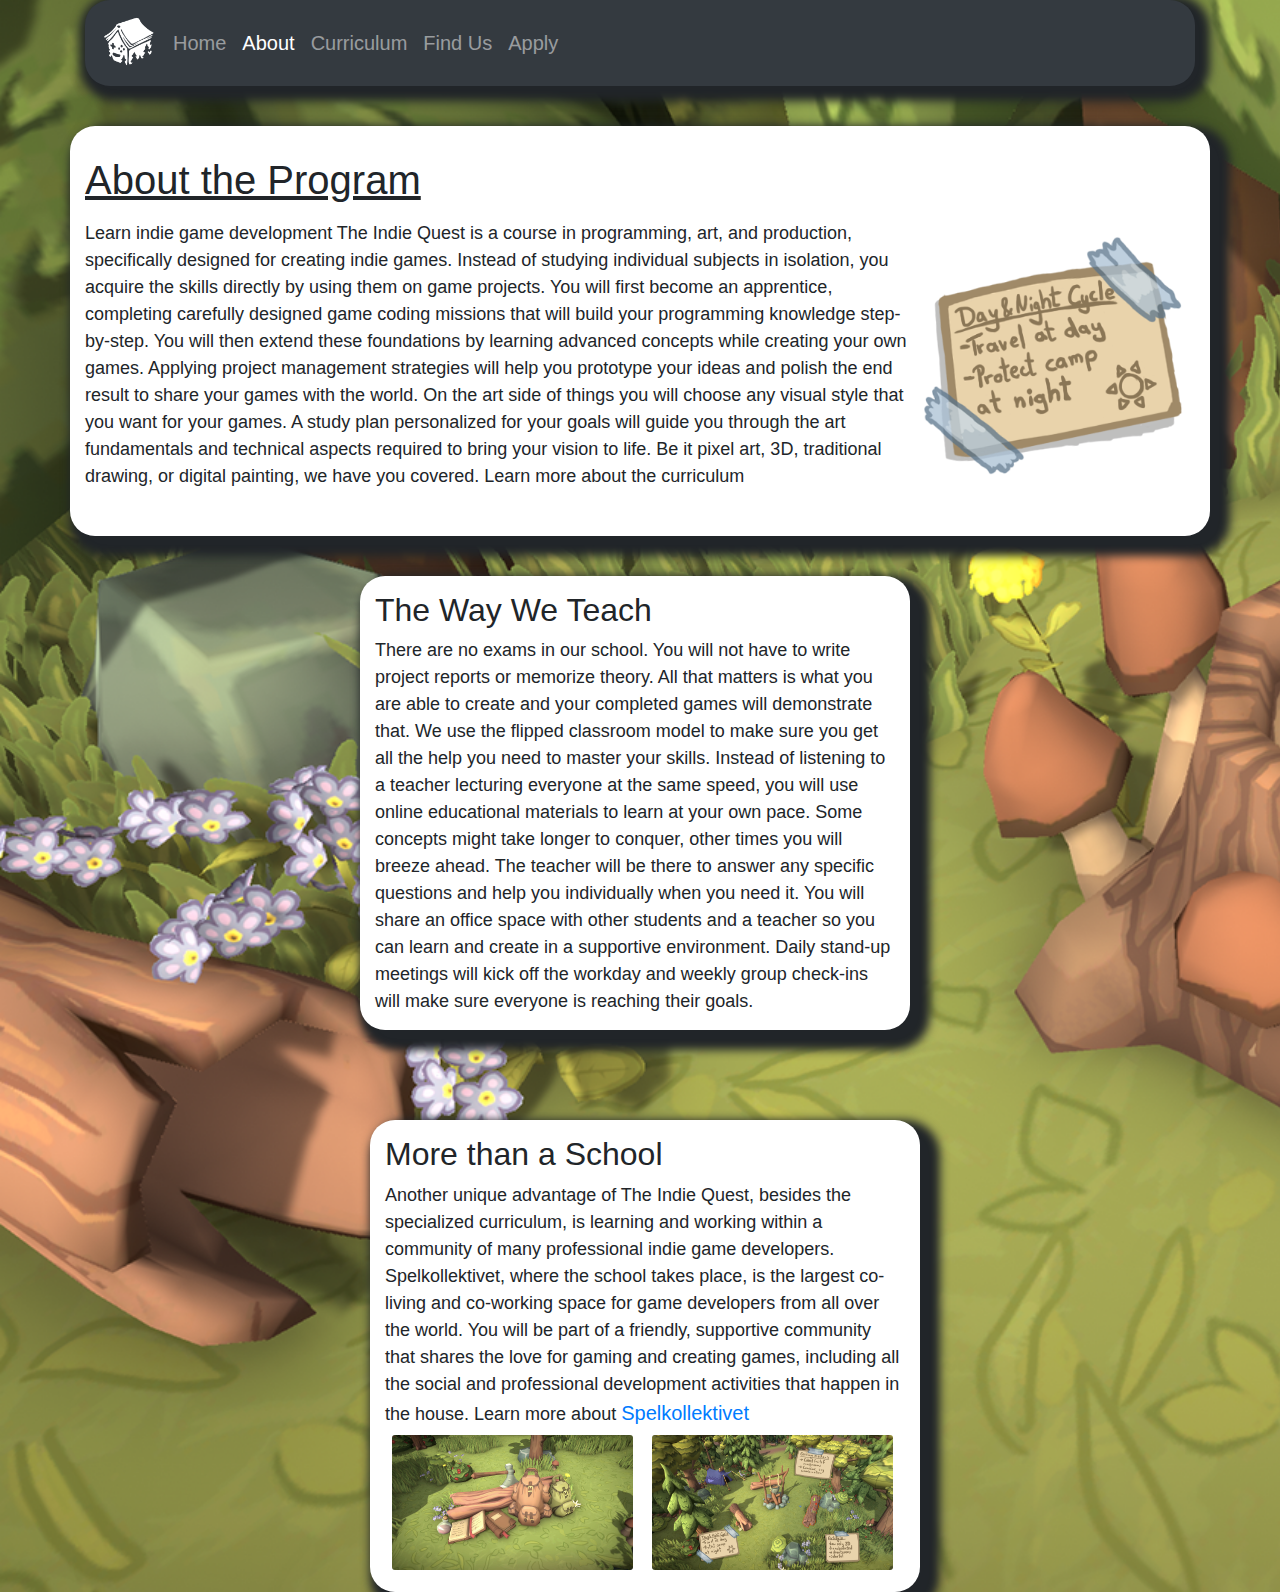
==== SlutProjekt/about.html @ eb00f3cb "Tredje Commiten" ====
<!doctype html>
<html lang="sv">
<head>
  <!-- Required meta tags -->
  <meta charset="utf-8">
  <meta name="viewport" content="width=device-width, initial-scale=1, shrink-to-fit=no">

  <!-- Bootstrap CSS -->
  <link rel="stylesheet" href="css\bootstrap.css">
  <link rel="stylesheet" href="css\style.css">
  <title>About</title>
</head>
<body>

  <div class="container">
    <nav class="navbar navbar-expand-md navbar-dark bg-dark">
      <img src="img\logo.png" class="logo">
      <button class="navbar-toggler" type="button" data-toggle="collapse" data-target="#navbarNav" aria-controls="navbarNav" aria-expanded="false" aria-label="Toggle navigation">
        <span class="navbar-toggler-icon"></span>
      </button>
      <div class="collapse navbar-collapse" id="navbarNav">
        <ul class="navbar-nav">
          <li class="nav-item">
            <a class="nav-link" href="index.html">Home</a>
          </li>
          <li class="nav-item active">
            <a class="nav-link" href="about.html">About<span class="sr-only">(current)</span></a>
          </li>
          <li class="nav-item">
            <a class="nav-link" href="curriculum.html">Curriculum</a>
          </li>
          <li class="nav-item">
            <a class="nav-link" href="#">Find Us</a>
          </li>
          <li class="nav-item">
            <a class="nav-link" href="#">Apply</a>
          </li>
        </ul>
      </div>
    </nav>
  </div>

  <div class="container welcome" style="margin-top: 40px;">
    <div class="row"> 

      <div>
        <h1><u>About the Program</u></h1>
        <p>
          <div>
            <img src="img\dayandnight.png" style="float: right;" width="280">
          </div> 
          Learn indie game development The Indie Quest is a course in programming, art, and production, specifically designed for creating indie games. Instead of studying individual subjects in isolation, you acquire the skills directly by using them on game projects. You will first become an apprentice, completing carefully designed game coding missions that will build your programming knowledge step-by-step. You will then extend these foundations by learning advanced concepts while creating your own games. Applying project management strategies will help you prototype your ideas and polish the end result to share your games with the world. On the art side of things you will choose any visual style that you want for your games. A study plan personalized for your goals will guide you through the art fundamentals and technical aspects required to bring your vision to life. Be it pixel art, 3D, traditional drawing, or digital painting, we have you covered. Learn more about the curriculum

        </p>      
      </div>
    </div>
  </div>

  <div class="div1-about container" style="margin-top: 40px;">
    <h2>The Way We Teach</h2>
    There are no exams in our school. You will not have to write project reports or memorize theory. All that matters is what you are able to create and your completed games will demonstrate that.
    We use the flipped classroom model to make sure you get all the help you need to master your skills. Instead of listening to a teacher lecturing everyone at the same speed, you will use online educational materials to learn at your own pace. Some concepts might take longer to conquer, other times you will breeze ahead. The teacher will be there to answer any specific questions and help you individually when you need it.
    You will share an office space with other students and a teacher so you can learn and create in a supportive environment. Daily stand-up meetings will kick off the workday and weekly group check-ins will make sure everyone is reaching their goals.
  </div>
  <div class="div2-about container" style="margin-top: 40px;">
    <h2>More than a School</h2>
    Another unique advantage of The Indie Quest, besides the specialized curriculum, is learning and working within a community of many professional indie game developers. Spelkollektivet, where the school takes place, is the largest co-living and co-working space for game developers from all over the world. You will be part of a friendly, supportive community that shares the love for gaming and creating games, including all the social and professional development activities that happen in the house.
    Learn more about <a href="https://www.spelkollektivet.com">Spelkollektivet</a>
    <img src="img\camp.png" class="spelbilder">
    <img src="img\canpnotes.png" class="spelbilder">

  </div>

</body>
</html>
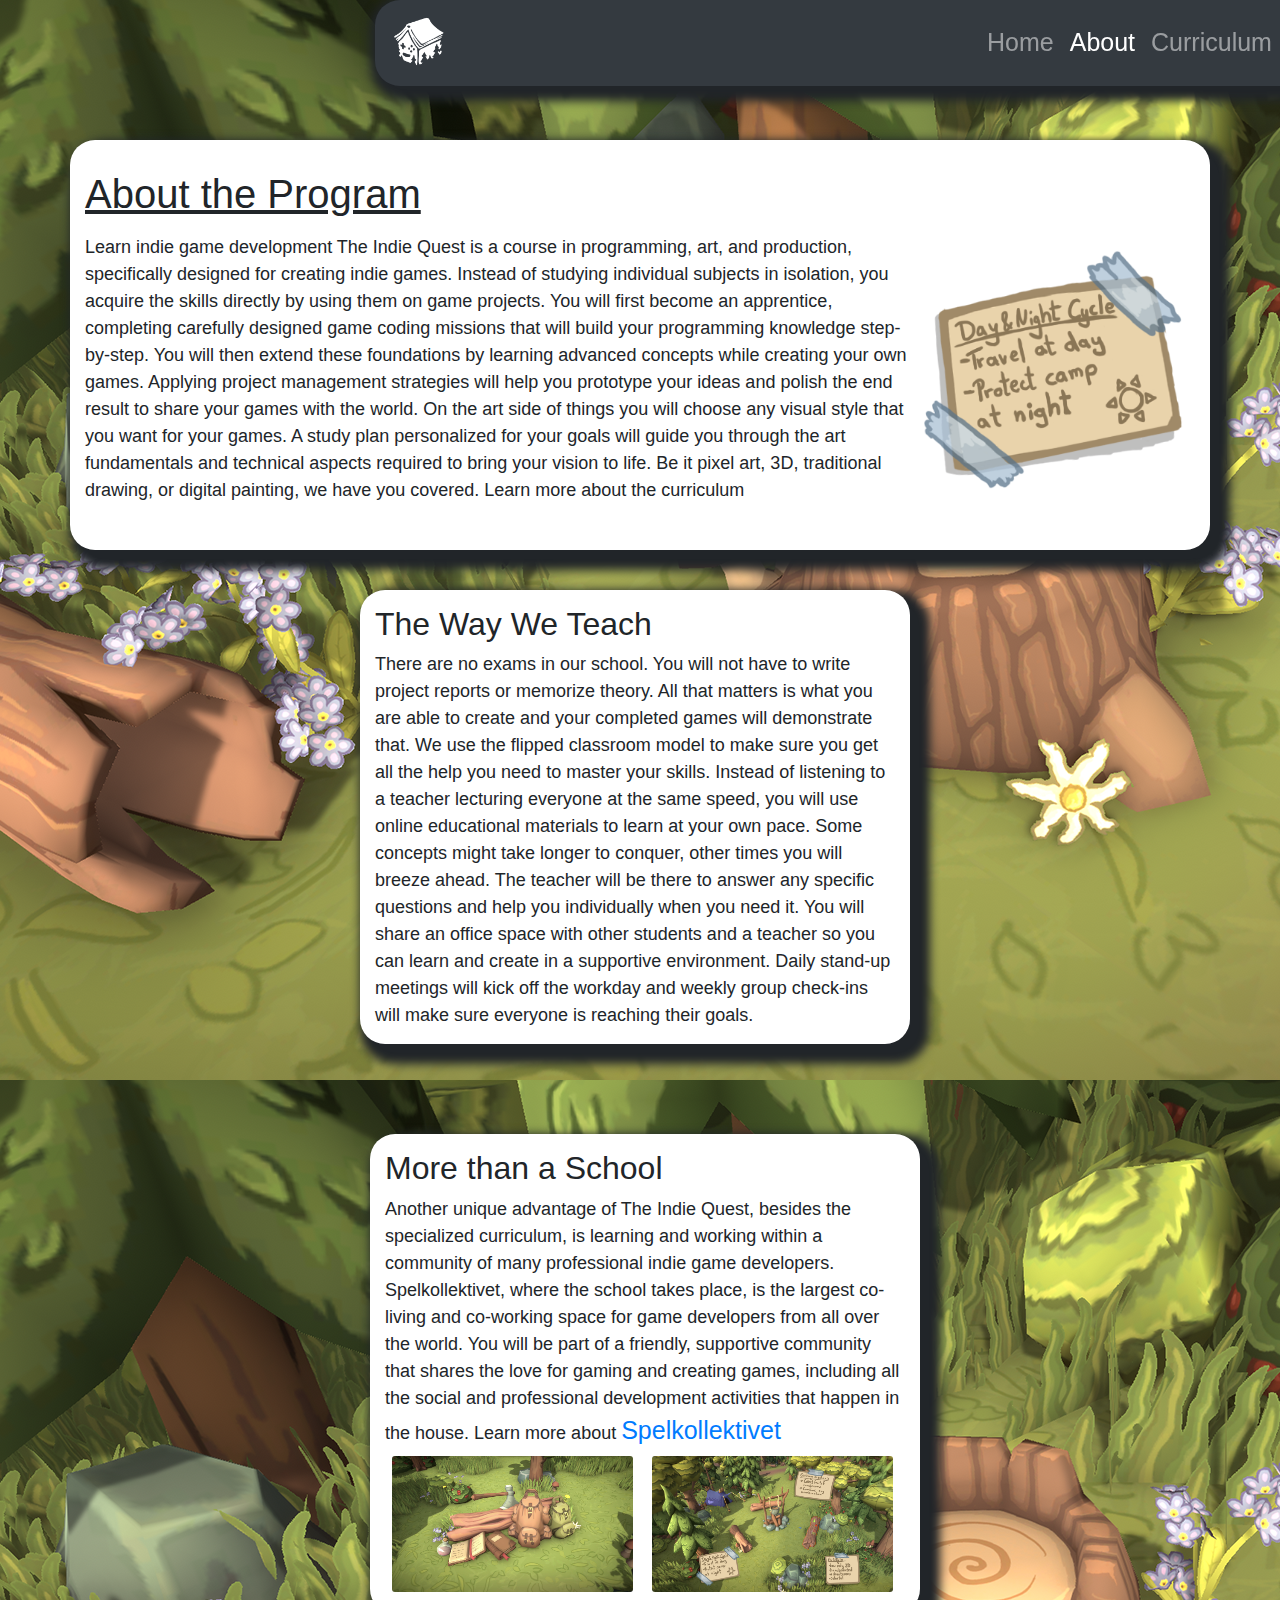
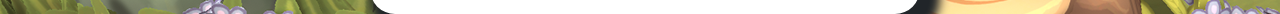
==== commit c9ba2b13: "Add files via upload" ====
--- a/SlutProjekt/about.html
+++ b/SlutProjekt/about.html
@@ -12,13 +12,13 @@
 </head>
 <body>
 
-  <div class="container">
+  <div class="container navbar-pos">
     <nav class="navbar navbar-expand-md navbar-dark bg-dark">
       <img src="img\logo.png" class="logo">
       <button class="navbar-toggler" type="button" data-toggle="collapse" data-target="#navbarNav" aria-controls="navbarNav" aria-expanded="false" aria-label="Toggle navigation">
         <span class="navbar-toggler-icon"></span>
       </button>
-      <div class="collapse navbar-collapse" id="navbarNav">
+      <div class="collapse navbar-collapse" id="navbar">
         <ul class="navbar-nav">
           <li class="nav-item">
             <a class="nav-link" href="index.html">Home</a>
@@ -30,7 +30,7 @@
             <a class="nav-link" href="curriculum.html">Curriculum</a>
           </li>
           <li class="nav-item">
-            <a class="nav-link" href="#">Find Us</a>
+            <a class="nav-link" href="#">Location</a>
           </li>
           <li class="nav-item">
             <a class="nav-link" href="#">Apply</a>
@@ -40,7 +40,18 @@
     </nav>
   </div>
 
-  <div class="container welcome" style="margin-top: 40px;">
+  <script type="text/javascript">var prevScrollpos = window.pageYOffset;
+window.onscroll = function() {
+  var currentScrollPos = window.pageYOffset;
+  if (prevScrollpos > currentScrollPos) {
+    document.getElementById("navbar").style.top = "0";
+  } else {
+    document.getElementById("navbar").style.top = "-50px";
+  }
+  prevScrollpos = currentScrollPos;
+}</script>
+
+  <div class="container welcome">
     <div class="row"> 
 
       <div>
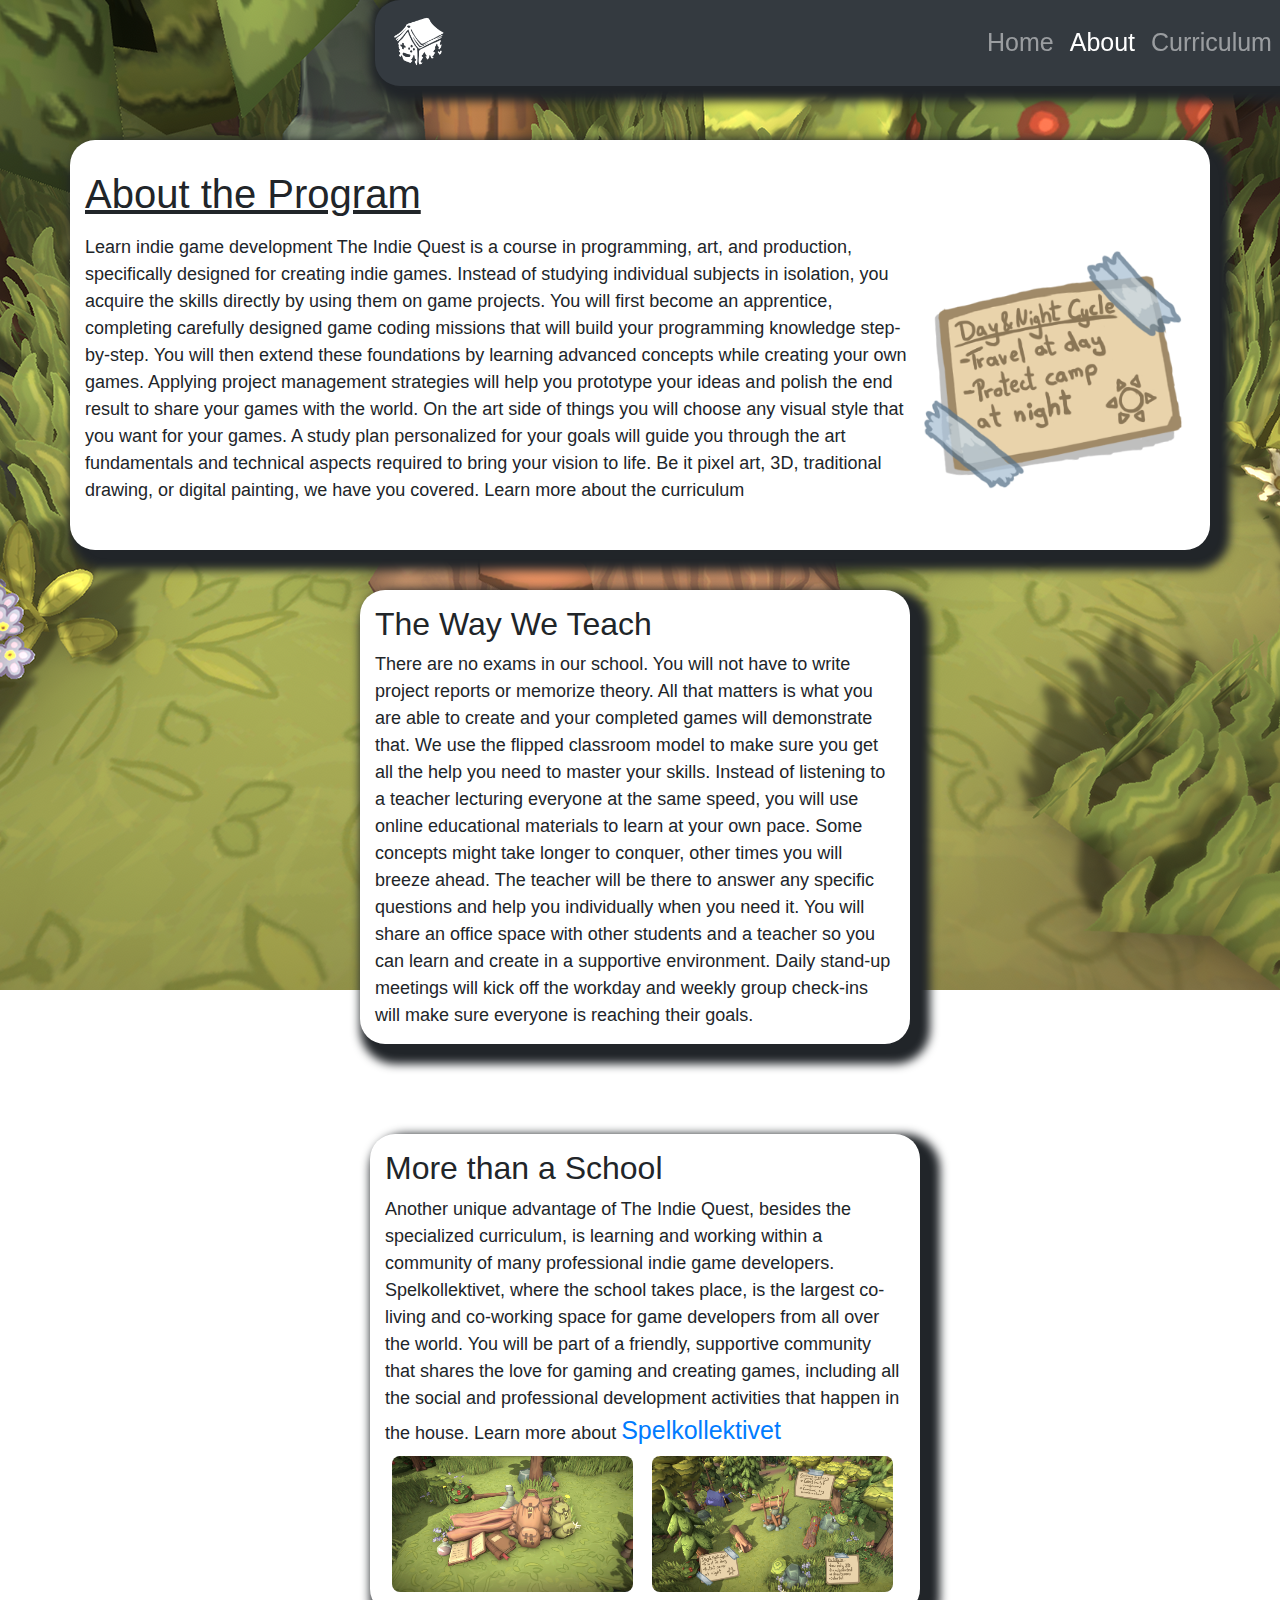
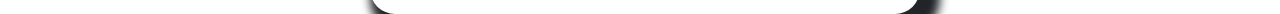
==== commit 52e3cf2c: "Add files via upload" ====
--- a/SlutProjekt/about.html
+++ b/SlutProjekt/about.html
@@ -18,7 +18,7 @@
       <button class="navbar-toggler" type="button" data-toggle="collapse" data-target="#navbarNav" aria-controls="navbarNav" aria-expanded="false" aria-label="Toggle navigation">
         <span class="navbar-toggler-icon"></span>
       </button>
-      <div class="collapse navbar-collapse" id="navbar">
+      <div class="collapse navbar-collapse" id="navbarNav">
         <ul class="navbar-nav">
           <li class="nav-item">
             <a class="nav-link" href="index.html">Home</a>
@@ -30,7 +30,7 @@
             <a class="nav-link" href="curriculum.html">Curriculum</a>
           </li>
           <li class="nav-item">
-            <a class="nav-link" href="#">Location</a>
+            <a class="nav-link" href="location.html">Location</a>
           </li>
           <li class="nav-item">
             <a class="nav-link" href="#">Apply</a>
@@ -39,17 +39,6 @@
       </div>
     </nav>
   </div>
-
-  <script type="text/javascript">var prevScrollpos = window.pageYOffset;
-window.onscroll = function() {
-  var currentScrollPos = window.pageYOffset;
-  if (prevScrollpos > currentScrollPos) {
-    document.getElementById("navbar").style.top = "0";
-  } else {
-    document.getElementById("navbar").style.top = "-50px";
-  }
-  prevScrollpos = currentScrollPos;
-}</script>
 
   <div class="container welcome">
     <div class="row"> 
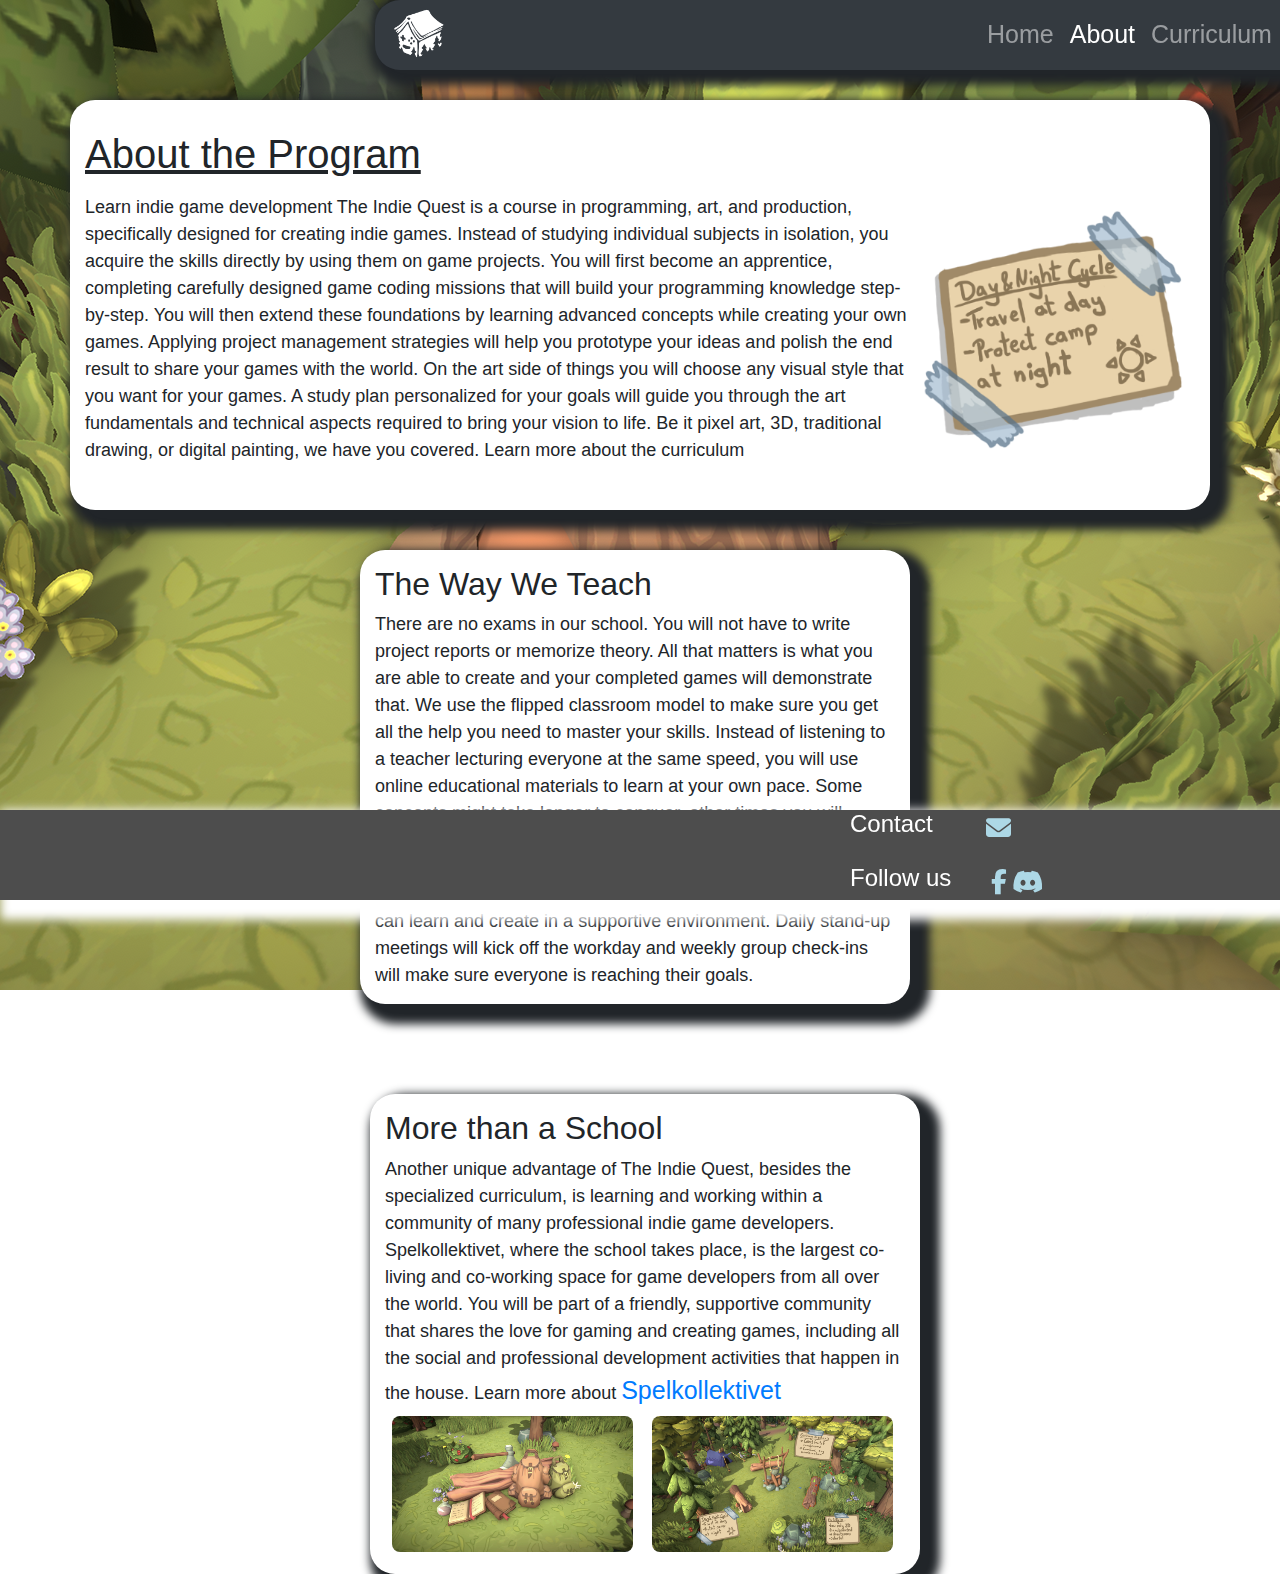
==== commit 63e0645a: "Add files via upload" ====
--- a/SlutProjekt/about.html
+++ b/SlutProjekt/about.html
@@ -8,10 +8,12 @@
   <!-- Bootstrap CSS -->
   <link rel="stylesheet" href="css\bootstrap.css">
   <link rel="stylesheet" href="css\style.css">
+  <link rel="stylesheet" type="text/css" href="https://cdnjs.cloudflare.com/ajax/libs/font-awesome/6.4.0/css/all.min.css">
   <title>About</title>
 </head>
 <body>
 
+<!-- Navbar -->
   <div class="container navbar-pos">
     <nav class="navbar navbar-expand-md navbar-dark bg-dark">
       <img src="img\logo.png" class="logo">
@@ -23,6 +25,7 @@
           <li class="nav-item">
             <a class="nav-link" href="index.html">Home</a>
           </li>
+          <!-- Den aktiva sidan blir highlightad i navbaren -->
           <li class="nav-item active">
             <a class="nav-link" href="about.html">About<span class="sr-only">(current)</span></a>
           </li>
@@ -33,12 +36,13 @@
             <a class="nav-link" href="location.html">Location</a>
           </li>
           <li class="nav-item">
-            <a class="nav-link" href="#">Apply</a>
+            <a class="nav-link" href="apply.html">Apply</a>
           </li>
         </ul>
       </div>
     </nav>
   </div>
+<!-- Navbar slutar -->
 
   <div class="container welcome">
     <div class="row"> 
@@ -71,5 +75,32 @@
 
   </div>
 
-</body>
+  <!-- Footer börjar -->
+  <footer class="footer">
+    <div class="container contact-follow">
+      <div class="row">
+        <h4>Contact&nbsp;&nbsp;</h4>
+        <ul>
+          <a href="https://contact@theindiequest.com"><i  style="color: lightblue;" class="fa-solid  fa-envelope"></i></a>
+        </ul>
+      </div>
+    </div>
+    <div class="container contact-follow">
+      <div class="row">
+        <h4>Follow us</h4>
+        <ul>
+          <a href="https://www.facebook.com/theindiequest"><i style="color: lightblue;" class="fab fa-facebook-f"></i></a>
+          <a href="https://discord.gg/YBq4xYX"><i style="color: lightblue;" class="fab fa-discord"></i></a>
+        </ul>
+      </div>
+    </div> 
+  </footer>
+  <!-- Footer slutar -->
+
+    <!-- Optional JavaScript -->
+    <!-- jQuery first, then Popper.js, then Bootstrap JS -->
+    <script src="https://code.jquery.com/jquery-3.2.1.slim.min.js" integrity="sha384-KJ3o2DKtIkvYIK3UENzmM7KCkRr/rE9/Qpg6aAZGJwFDMVNA/GpGFF93hXpG5KkN" crossorigin="anonymous"></script>
+    <script src="https://cdn.jsdelivr.net/npm/popper.js@1.12.9/dist/umd/popper.min.js" integrity="sha384-ApNbgh9B+Y1QKtv3Rn7W3mgPxhU9K/ScQsAP7hUibX39j7fakFPskvXusvfa0b4Q" crossorigin="anonymous"></script>
+    <script src="https://cdn.jsdelivr.net/npm/bootstrap@4.0.0/dist/js/bootstrap.min.js" integrity="sha384-JZR6Spejh4U02d8jOt6vLEHfe/JQGiRRSQQxSfFWpi1MquVdAyjUar5+76PVCmYl" crossorigin="anonymous"></script>
+  </body>
 </html>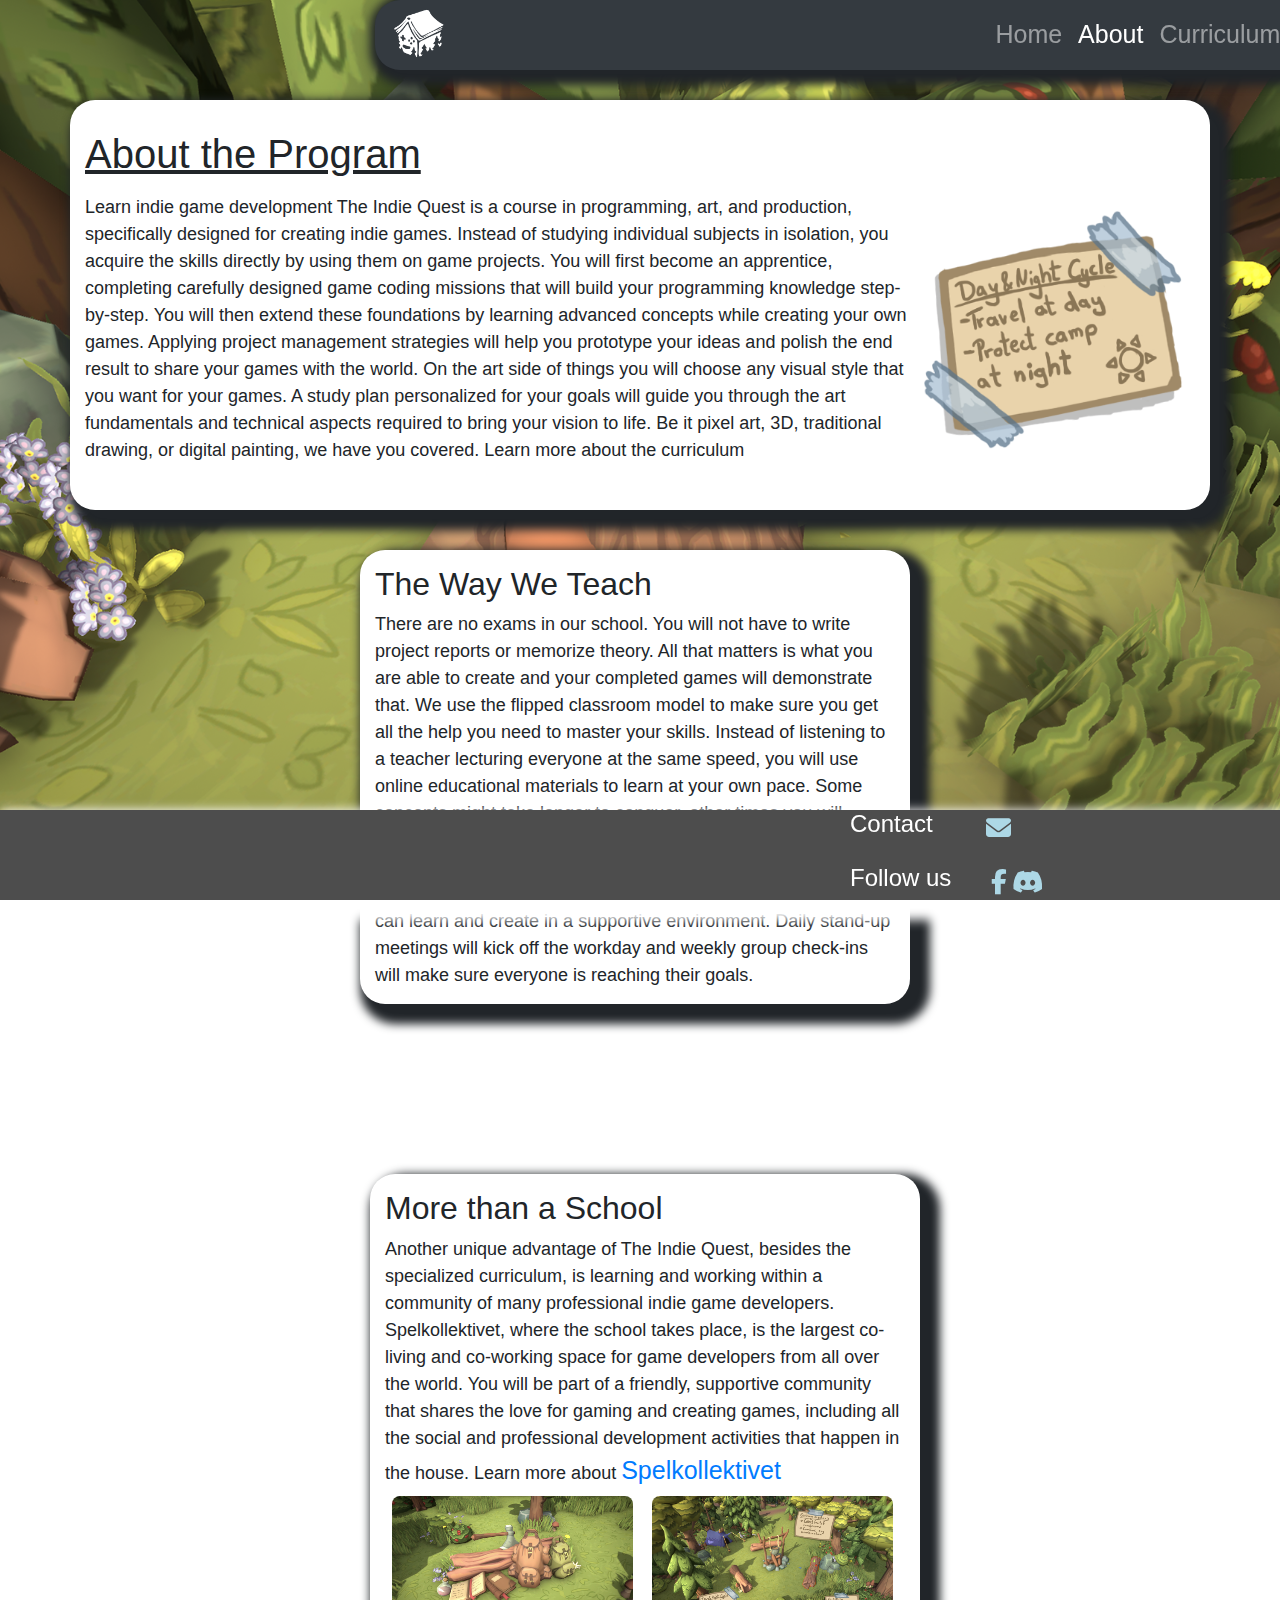
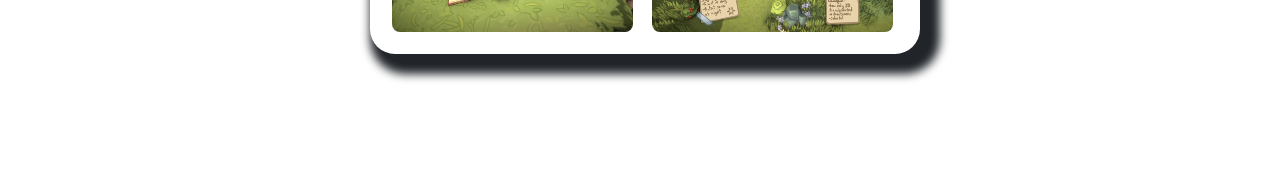
==== commit 25f2f17b: "Add files via upload" ====
--- a/SlutProjekt/about.html
+++ b/SlutProjekt/about.html
@@ -16,7 +16,7 @@
 <!-- Navbar -->
   <div class="container navbar-pos">
     <nav class="navbar navbar-expand-md navbar-dark bg-dark">
-      <img src="img\logo.png" class="logo">
+      <img src="img\logo.png" class="nav-logo">
       <button class="navbar-toggler" type="button" data-toggle="collapse" data-target="#navbarNav" aria-controls="navbarNav" aria-expanded="false" aria-label="Toggle navigation">
         <span class="navbar-toggler-icon"></span>
       </button>
@@ -33,7 +33,7 @@
             <a class="nav-link" href="curriculum.html">Curriculum</a>
           </li>
           <li class="nav-item">
-            <a class="nav-link" href="location.html">Location</a>
+            <a class="nav-link" href="location.html">Find Us</a>
           </li>
           <li class="nav-item">
             <a class="nav-link" href="apply.html">Apply</a>
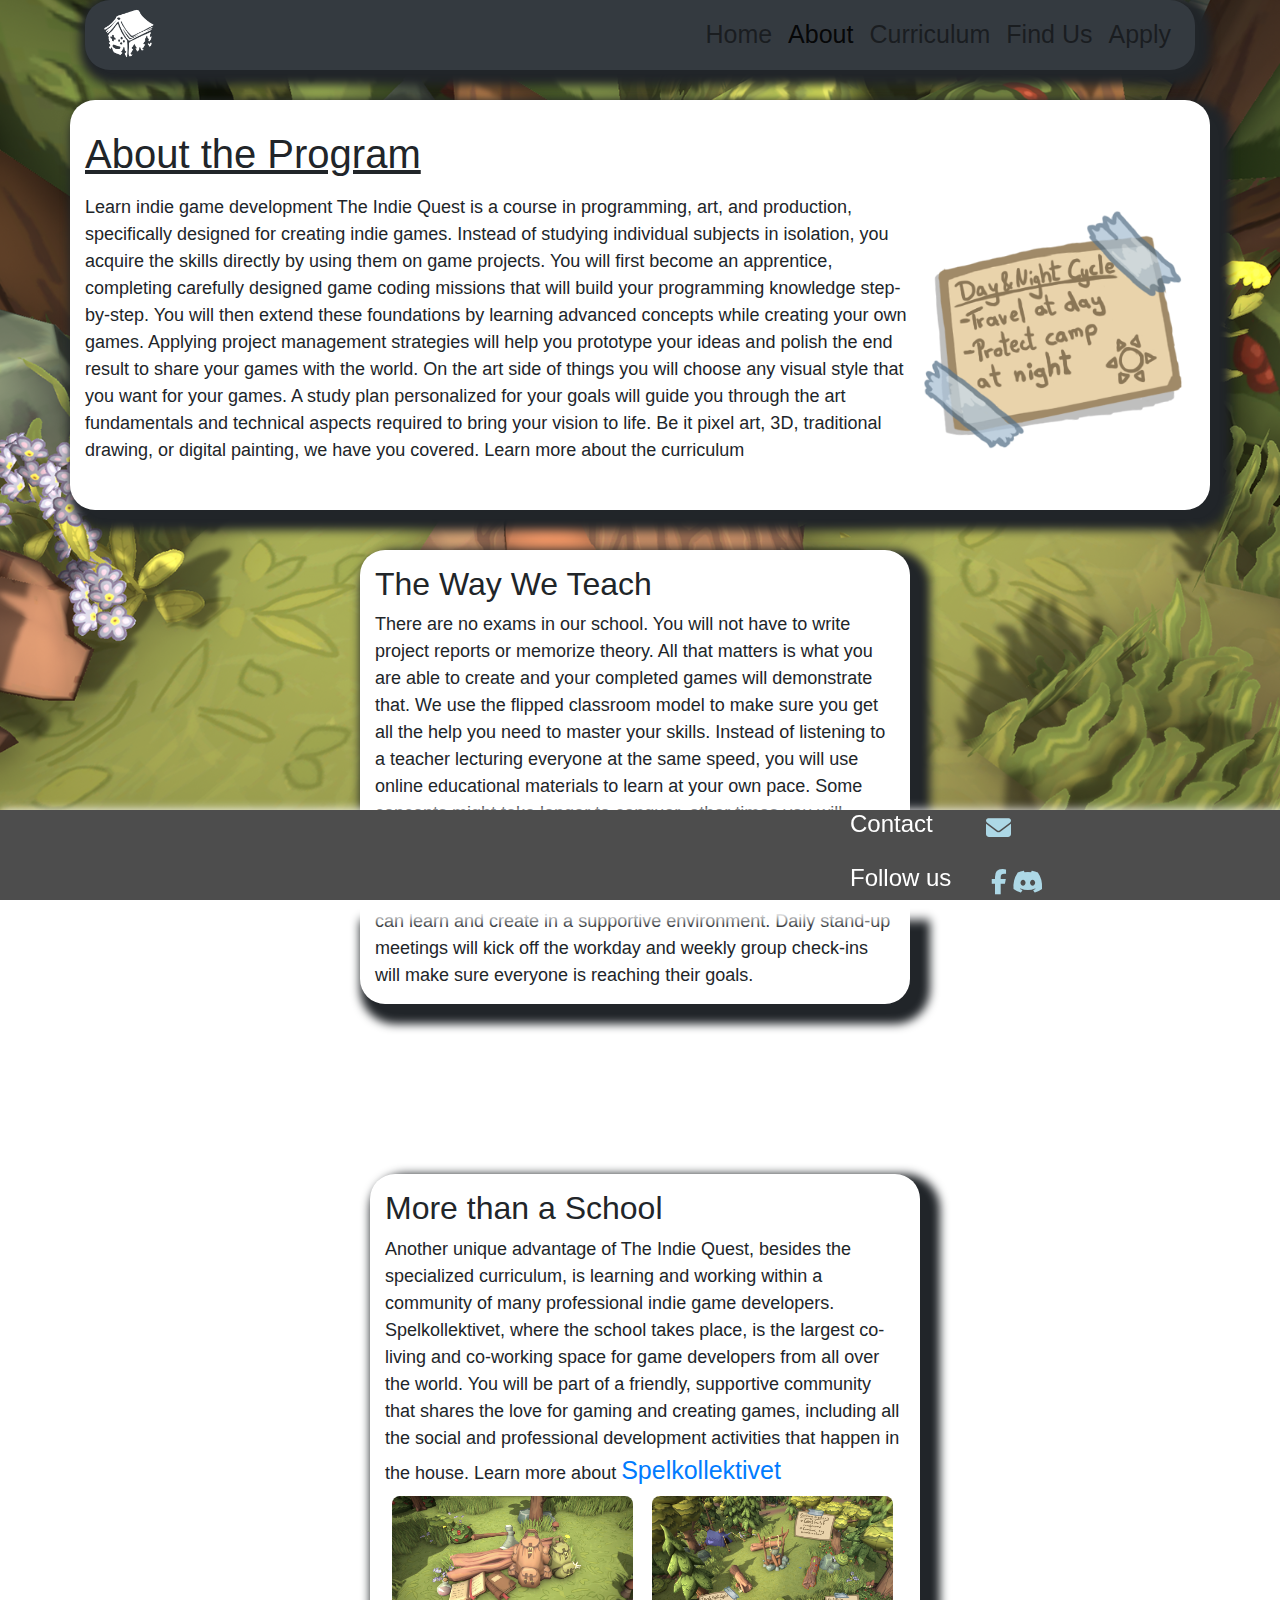
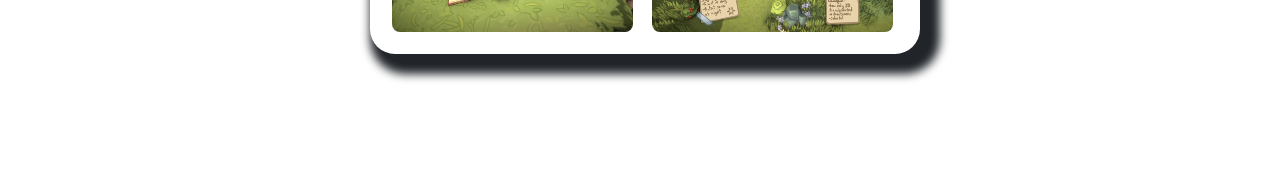
==== commit e684e53e: "Add files via upload" ====
--- a/SlutProjekt/about.html
+++ b/SlutProjekt/about.html
@@ -14,34 +14,34 @@
 <body>
 
 <!-- Navbar -->
-  <div class="container navbar-pos">
-    <nav class="navbar navbar-expand-md navbar-dark bg-dark">
-      <img src="img\logo.png" class="nav-logo">
-      <button class="navbar-toggler" type="button" data-toggle="collapse" data-target="#navbarNav" aria-controls="navbarNav" aria-expanded="false" aria-label="Toggle navigation">
-        <span class="navbar-toggler-icon"></span>
-      </button>
-      <div class="collapse navbar-collapse" id="navbarNav">
-        <ul class="navbar-nav">
+ <div class="container navbar-pos">
+  <nav class="navbar navbar-expand-lg navbar-light bg-dark navbar-pos">
+  <img src="img\logo.png" class="nav-logo">
+  <button class="navbar-toggler" type="button" data-toggle="collapse" data-target="#navbarSupportedContent" aria-controls="navbarSupportedContent" aria-expanded="false" aria-label="Toggle navigation">
+    <span class="navbar-toggler-icon"></span>
+  </button>
+
+  <div class="collapse navbar-collapse" id="navbarSupportedContent">
+     <ul class="navbar-nav">
           <li class="nav-item">
             <a class="nav-link" href="index.html">Home</a>
           </li>
-          <!-- Den aktiva sidan blir highlightad i navbaren -->
           <li class="nav-item active">
             <a class="nav-link" href="about.html">About<span class="sr-only">(current)</span></a>
           </li>
-          <li class="nav-item">
+          <li class="nav-item ">
             <a class="nav-link" href="curriculum.html">Curriculum</a>
           </li>
+          <!-- Den aktiva sidan blir highlightad i navbaren -->
           <li class="nav-item">
             <a class="nav-link" href="location.html">Find Us</a>
           </li>
           <li class="nav-item">
             <a class="nav-link" href="apply.html">Apply</a>
           </li>
-        </ul>
-      </div>
-    </nav>
-  </div>
+        </ul>    
+</nav>
+</div>
 <!-- Navbar slutar -->
 
   <div class="container welcome">
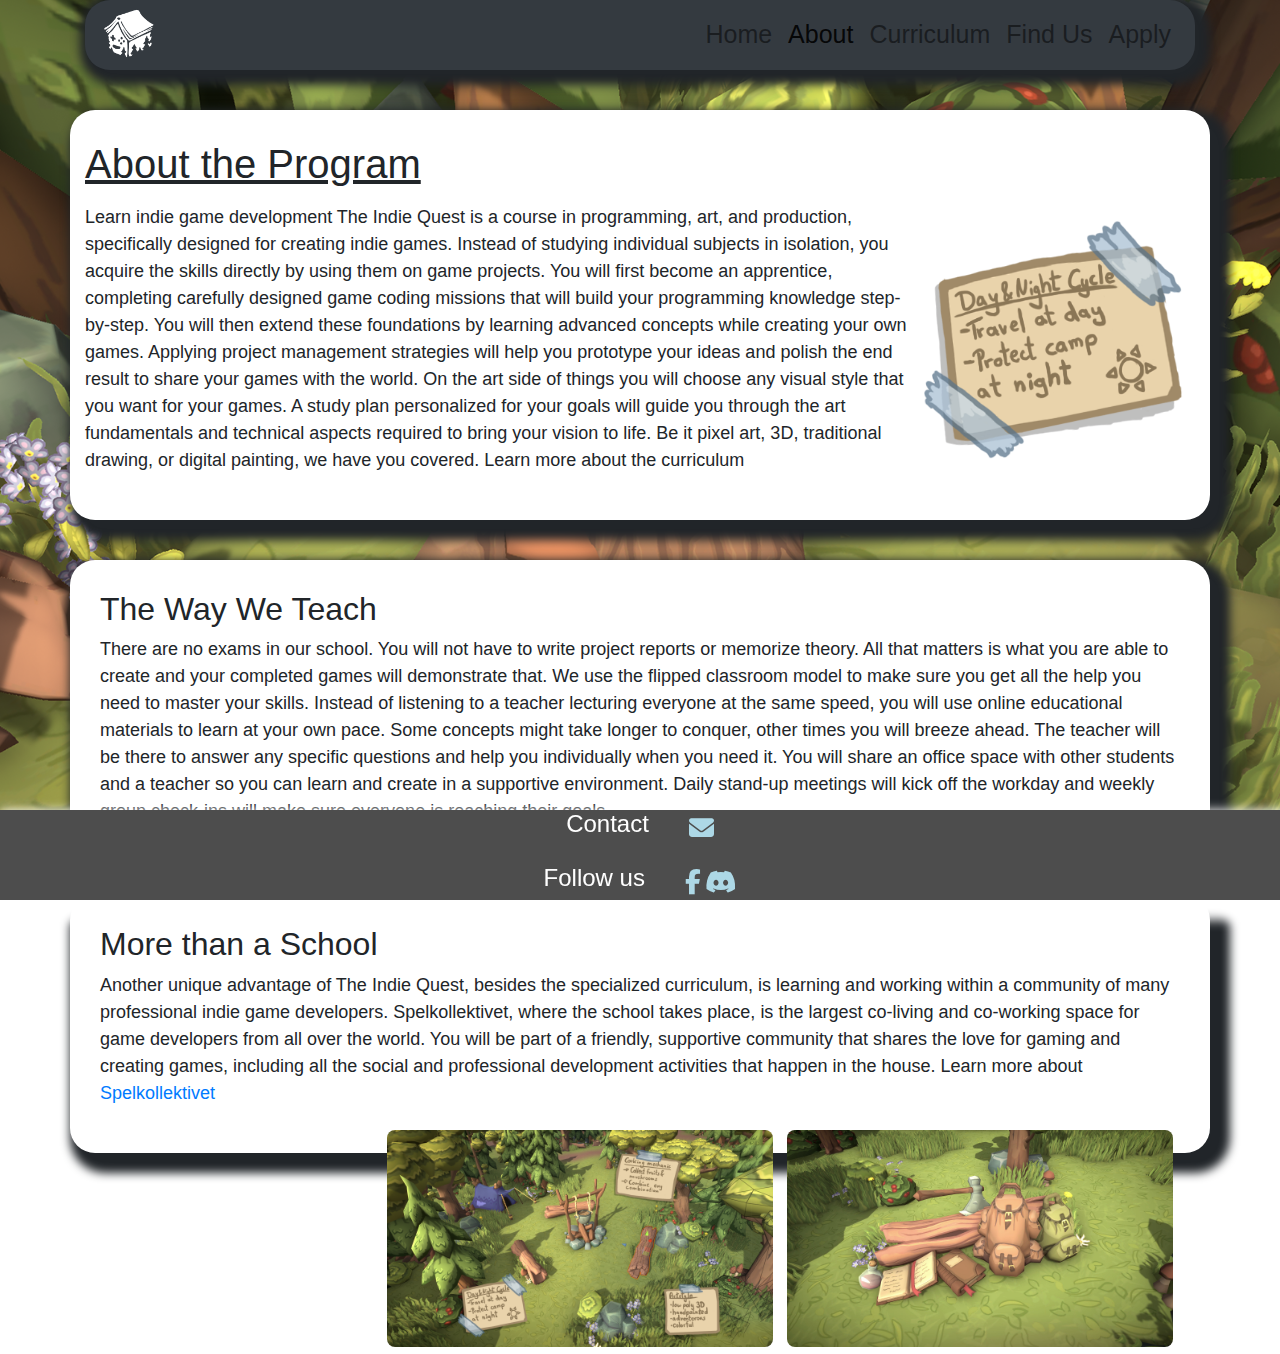
==== commit da501f45: "Add files via upload" ====
--- a/SlutProjekt/about.html
+++ b/SlutProjekt/about.html
@@ -44,7 +44,7 @@
 </div>
 <!-- Navbar slutar -->
 
-  <div class="container welcome">
+  <div class="container about">
     <div class="row"> 
 
       <div>
@@ -60,18 +60,18 @@
     </div>
   </div>
 
-  <div class="div1-about container" style="margin-top: 40px;">
+  <div class="about container">
     <h2>The Way We Teach</h2>
     There are no exams in our school. You will not have to write project reports or memorize theory. All that matters is what you are able to create and your completed games will demonstrate that.
     We use the flipped classroom model to make sure you get all the help you need to master your skills. Instead of listening to a teacher lecturing everyone at the same speed, you will use online educational materials to learn at your own pace. Some concepts might take longer to conquer, other times you will breeze ahead. The teacher will be there to answer any specific questions and help you individually when you need it.
     You will share an office space with other students and a teacher so you can learn and create in a supportive environment. Daily stand-up meetings will kick off the workday and weekly group check-ins will make sure everyone is reaching their goals.
   </div>
-  <div class="div2-about container" style="margin-top: 40px;">
+  <div class="about container" style="margin-bottom: 130px;">
     <h2>More than a School</h2>
-    Another unique advantage of The Indie Quest, besides the specialized curriculum, is learning and working within a community of many professional indie game developers. Spelkollektivet, where the school takes place, is the largest co-living and co-working space for game developers from all over the world. You will be part of a friendly, supportive community that shares the love for gaming and creating games, including all the social and professional development activities that happen in the house.
-    Learn more about <a href="https://www.spelkollektivet.com">Spelkollektivet</a>
-    <img src="img\camp.png" class="spelbilder">
-    <img src="img\canpnotes.png" class="spelbilder">
+    <p>Another unique advantage of The Indie Quest, besides the specialized curriculum, is learning and working within a community of many professional indie game developers. Spelkollektivet, where the school takes place, is the largest co-living and co-working space for game developers from all over the world. You will be part of a friendly, supportive community that shares the love for gaming and creating games, including all the social and professional development activities that happen in the house.
+    Learn more about <a href="https://www.spelkollektivet.com" target="_blank" style="font-size: 18px; animation: none;">Spelkollektivet</a></p>
+    <img src="img\camp.png" class="spelbilder" style="width: 400px;">
+    <img src="img\canpnotes.png" class="spelbilder" style="width: 400px;">
 
   </div>
 
@@ -79,7 +79,7 @@
   <footer class="footer">
     <div class="container contact-follow">
       <div class="row">
-        <h4>Contact&nbsp;&nbsp;</h4>
+        <h4>Contact</h4>
         <ul>
           <a href="https://contact@theindiequest.com"><i  style="color: lightblue;" class="fa-solid  fa-envelope"></i></a>
         </ul>
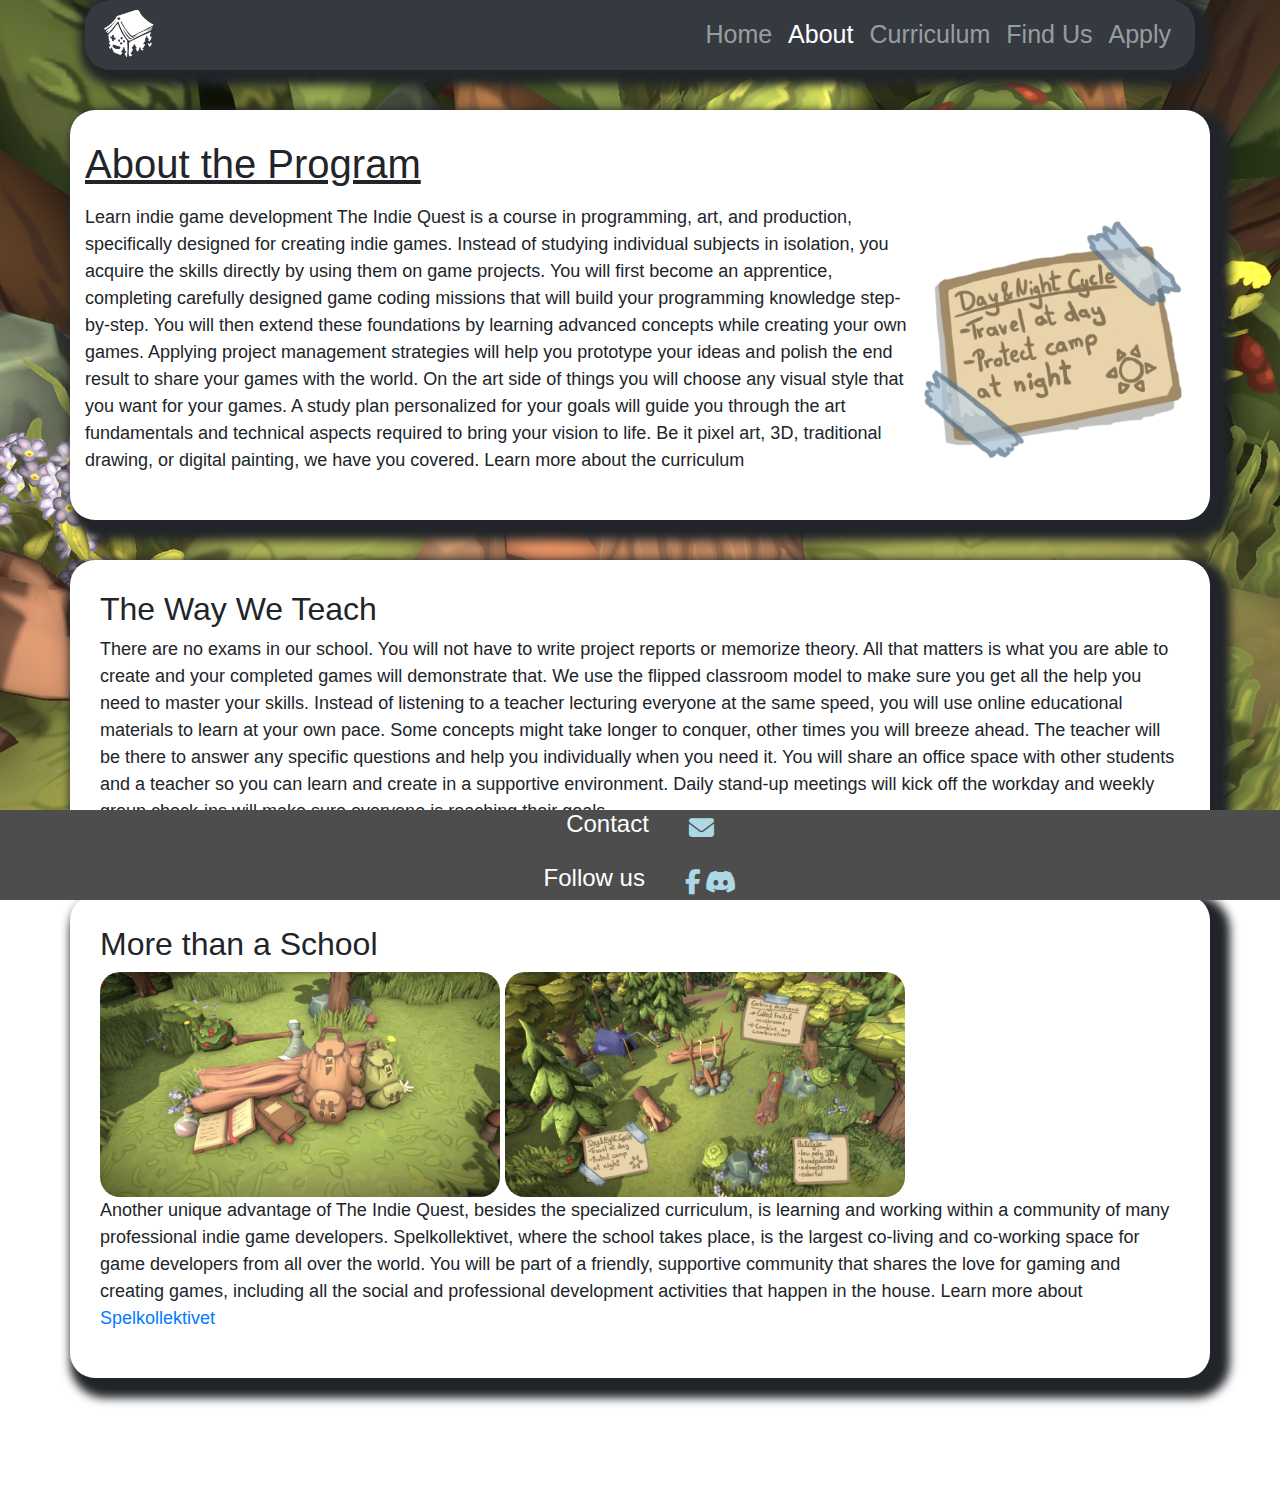
==== commit d54768d0: "Add files via upload" ====
--- a/SlutProjekt/about.html
+++ b/SlutProjekt/about.html
@@ -13,36 +13,36 @@
 </head>
 <body>
 
-<!-- Navbar -->
- <div class="container navbar-pos">
-  <nav class="navbar navbar-expand-lg navbar-light bg-dark navbar-pos">
-  <img src="img\logo.png" class="nav-logo">
-  <button class="navbar-toggler" type="button" data-toggle="collapse" data-target="#navbarSupportedContent" aria-controls="navbarSupportedContent" aria-expanded="false" aria-label="Toggle navigation">
-    <span class="navbar-toggler-icon"></span>
-  </button>
+  <!-- Navbar -->
+  <div class="container navbar-pos">
+   <nav class="navbar navbar-expand-lg navbar-dark bg-dark">
+      <img src="img\logo.png" class="nav-logo">
+      <button class="navbar-toggler" type="button" data-toggle="collapse" data-target="#navbarSupportedContent" aria-controls="navbarSupportedContent" aria-expanded="false" aria-label="Toggle navigation">
+        <span class="navbar-toggler-icon"></span>
+      </button>
 
-  <div class="collapse navbar-collapse" id="navbarSupportedContent">
-     <ul class="navbar-nav">
-          <li class="nav-item">
-            <a class="nav-link" href="index.html">Home</a>
-          </li>
-          <li class="nav-item active">
-            <a class="nav-link" href="about.html">About<span class="sr-only">(current)</span></a>
-          </li>
-          <li class="nav-item ">
-            <a class="nav-link" href="curriculum.html">Curriculum</a>
-          </li>
-          <!-- Den aktiva sidan blir highlightad i navbaren -->
-          <li class="nav-item">
-            <a class="nav-link" href="location.html">Find Us</a>
-          </li>
-          <li class="nav-item">
-            <a class="nav-link" href="apply.html">Apply</a>
-          </li>
-        </ul>    
-</nav>
-</div>
-<!-- Navbar slutar -->
+      <div class="collapse navbar-collapse" id="navbarSupportedContent">
+       <ul class="navbar-nav">
+        <li class="nav-item">
+          <a class="nav-link" href="index.html">Home</a>
+        </li>
+        <li class="nav-item active">
+          <a class="nav-link" href="about.html">About<span class="sr-only">(current)</span></a>
+        </li>
+        <li class="nav-item ">
+          <a class="nav-link" href="curriculum.html">Curriculum</a>
+        </li>
+        <!-- Den aktiva sidan blir highlightad i navbaren -->
+        <li class="nav-item">
+          <a class="nav-link" href="location.html">Find Us</a>
+        </li>
+        <li class="nav-item">
+          <a class="nav-link" href="apply.html">Apply</a>
+        </li>
+      </ul>    
+    </nav>
+  </div>
+  <!-- Navbar slutar -->
 
   <div class="container about">
     <div class="row"> 
@@ -65,37 +65,40 @@
     There are no exams in our school. You will not have to write project reports or memorize theory. All that matters is what you are able to create and your completed games will demonstrate that.
     We use the flipped classroom model to make sure you get all the help you need to master your skills. Instead of listening to a teacher lecturing everyone at the same speed, you will use online educational materials to learn at your own pace. Some concepts might take longer to conquer, other times you will breeze ahead. The teacher will be there to answer any specific questions and help you individually when you need it.
     You will share an office space with other students and a teacher so you can learn and create in a supportive environment. Daily stand-up meetings will kick off the workday and weekly group check-ins will make sure everyone is reaching their goals.
-  </div>
+  </div> 
+
   <div class="about container" style="margin-bottom: 130px;">
     <h2>More than a School</h2>
+    <div>
+      <img src="img\camp.png" class="spelbilder-about" style="width: 400px;">
+      <img src="img\canpnotes.png" class="spelbilder-about" style="width: 400px;">
+    </div>
     <p>Another unique advantage of The Indie Quest, besides the specialized curriculum, is learning and working within a community of many professional indie game developers. Spelkollektivet, where the school takes place, is the largest co-living and co-working space for game developers from all over the world. You will be part of a friendly, supportive community that shares the love for gaming and creating games, including all the social and professional development activities that happen in the house.
-    Learn more about <a href="https://www.spelkollektivet.com" target="_blank" style="font-size: 18px; animation: none;">Spelkollektivet</a></p>
-    <img src="img\camp.png" class="spelbilder" style="width: 400px;">
-    <img src="img\canpnotes.png" class="spelbilder" style="width: 400px;">
+      Learn more about <a href="https://www.spelkollektivet.com" target="_blank" style="font-size: 18px; animation: none;">Spelkollektivet</a></p>
+    </div>
+    
 
-  </div>
-
-  <!-- Footer börjar -->
-  <footer class="footer">
-    <div class="container contact-follow">
-      <div class="row">
-        <h4>Contact</h4>
-        <ul>
-          <a href="https://contact@theindiequest.com"><i  style="color: lightblue;" class="fa-solid  fa-envelope"></i></a>
-        </ul>
+    <!-- Footer börjar -->
+    <footer class="footer">
+      <div class="container contact-follow">
+        <div class="row">
+          <h4>Contact</h4>
+          <ul>
+            <a href="https://contact@theindiequest.com"><i  style="color: lightblue;" class="fa-solid  fa-envelope"></i></a>
+          </ul>
+        </div>
       </div>
-    </div>
-    <div class="container contact-follow">
-      <div class="row">
-        <h4>Follow us</h4>
-        <ul>
-          <a href="https://www.facebook.com/theindiequest"><i style="color: lightblue;" class="fab fa-facebook-f"></i></a>
-          <a href="https://discord.gg/YBq4xYX"><i style="color: lightblue;" class="fab fa-discord"></i></a>
-        </ul>
-      </div>
-    </div> 
-  </footer>
-  <!-- Footer slutar -->
+      <div class="container contact-follow">
+        <div class="row">
+          <h4>Follow us</h4>
+          <ul>
+            <a href="https://www.facebook.com/theindiequest"><i style="color: lightblue;" class="fab fa-facebook-f"></i></a>
+            <a href="https://discord.gg/YBq4xYX"><i style="color: lightblue;" class="fab fa-discord"></i></a>
+          </ul>
+        </div>
+      </div> 
+    </footer>
+    <!-- Footer slutar -->
 
     <!-- Optional JavaScript -->
     <!-- jQuery first, then Popper.js, then Bootstrap JS -->
@@ -103,4 +106,4 @@
     <script src="https://cdn.jsdelivr.net/npm/popper.js@1.12.9/dist/umd/popper.min.js" integrity="sha384-ApNbgh9B+Y1QKtv3Rn7W3mgPxhU9K/ScQsAP7hUibX39j7fakFPskvXusvfa0b4Q" crossorigin="anonymous"></script>
     <script src="https://cdn.jsdelivr.net/npm/bootstrap@4.0.0/dist/js/bootstrap.min.js" integrity="sha384-JZR6Spejh4U02d8jOt6vLEHfe/JQGiRRSQQxSfFWpi1MquVdAyjUar5+76PVCmYl" crossorigin="anonymous"></script>
   </body>
-</html>+  </html>